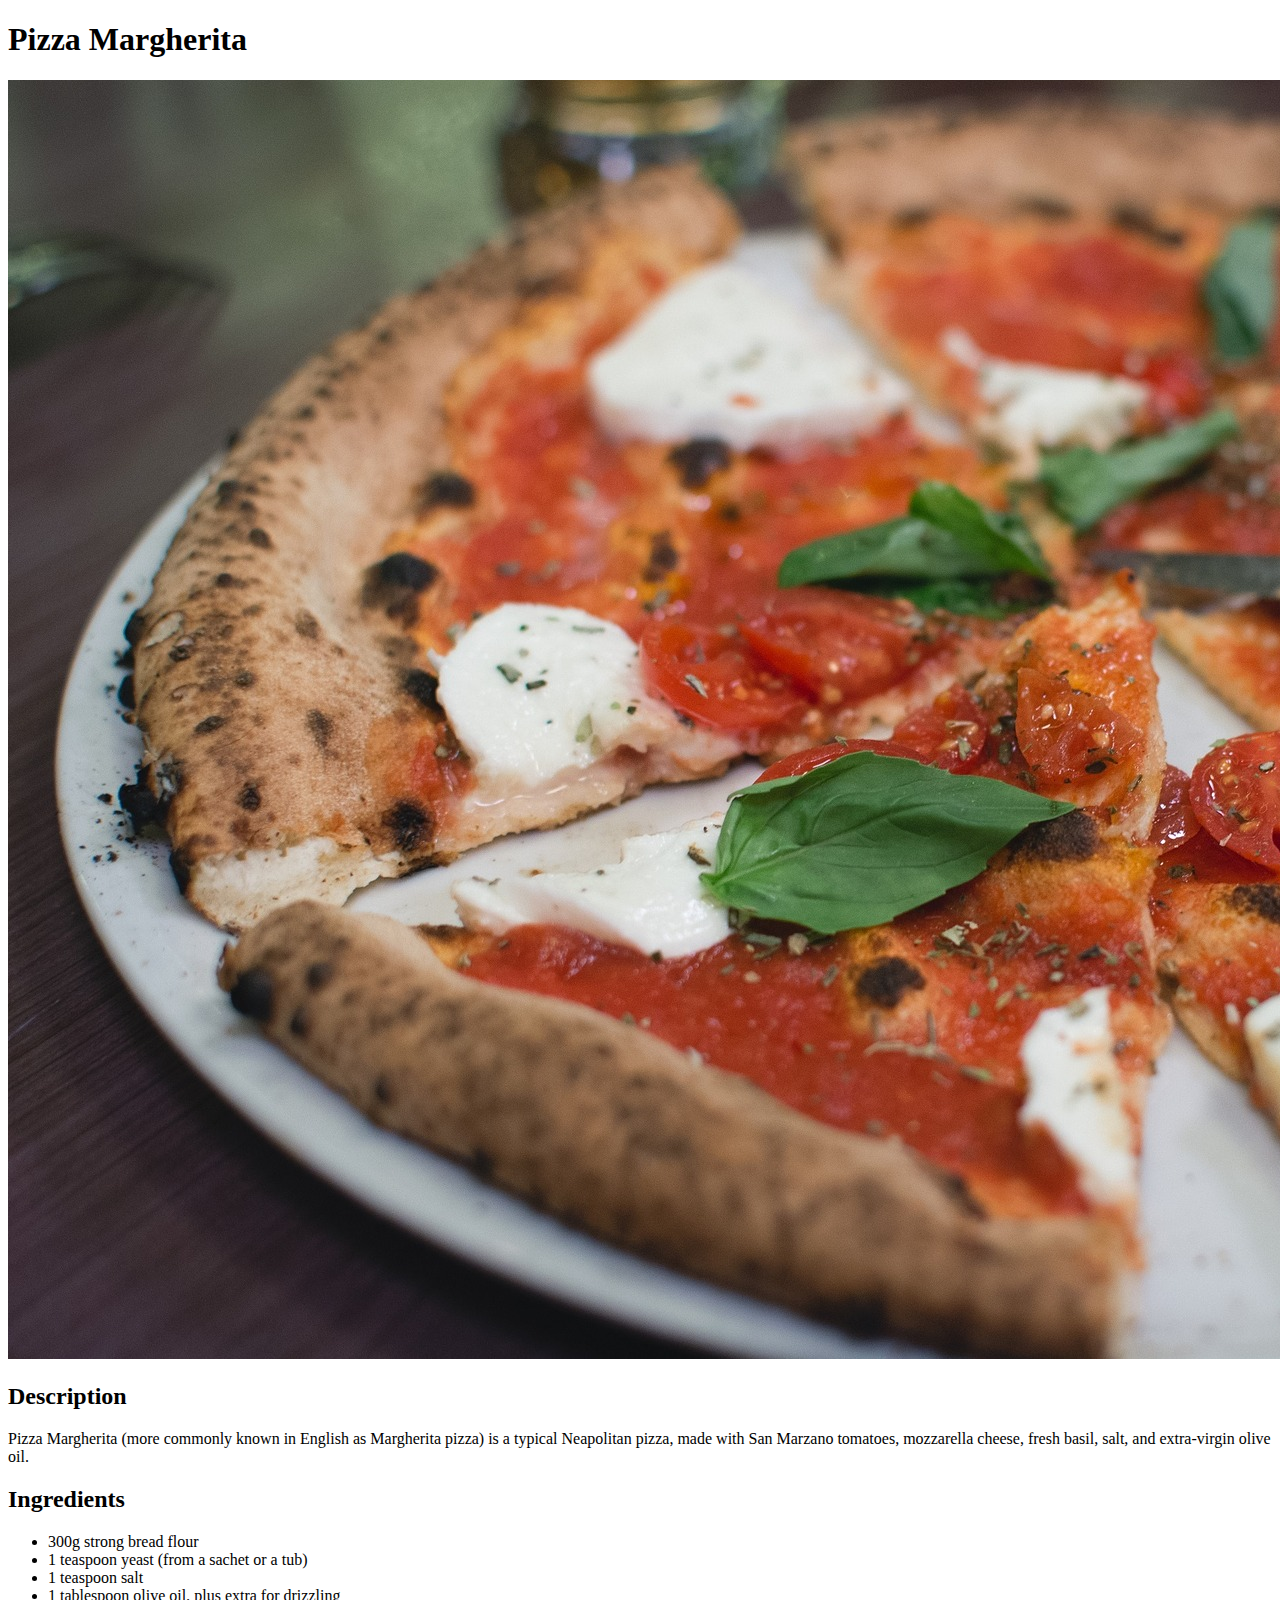
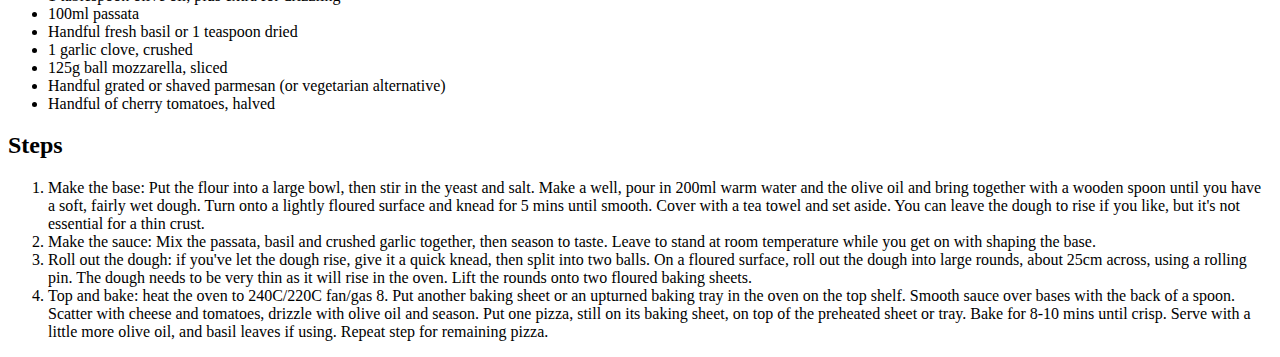
==== recipes/margherita.html @ ddb2424f "Added margherita recipe, improved formatting." ====
<!DOCTYPE html>
<html>
  <head>
    <meta charset="UTF-8">
    <title>Pizza Margherita</title>
  </head>

  <body>
    <h1>Pizza Margherita</h1>
    <img src="../img/margherita.jpg" alt="Pizza Margherita">

    <h2>Description</h2>
    <p>Pizza Margherita (more commonly known in English as Margherita pizza)
      is a typical Neapolitan pizza, made with San Marzano tomatoes, mozzarella
      cheese, fresh basil, salt, and extra-virgin olive oil.</p>

    <h2>Ingredients</h2>
    <ul>
      <li>300g strong bread flour</li>
      <li>1 teaspoon yeast (from a sachet or a tub)</li>
      <li>1 teaspoon salt</li>
      <li>1 tablespoon olive oil, plus extra for drizzling</li>
      <li>100ml passata</li>
      <li>Handful fresh basil or 1 teaspoon dried</li>
      <li>1 garlic clove, crushed</li>
      <li>125g ball mozzarella, sliced</li>
      <li>Handful grated or shaved parmesan (or vegetarian alternative)</li>
      <li>Handful of cherry tomatoes, halved</li>
    </ul>

    <h2>Steps</h2>
    <ol>
      <li>Make the base: Put the flour into a large bowl, then stir in the
        yeast and salt. Make a well, pour in 200ml warm water and the olive
        oil and bring together with a wooden spoon until you have a soft,
        fairly wet dough. Turn onto a lightly floured surface and knead for 5
        mins until smooth. Cover with a tea towel and set aside. You can leave
        the dough to rise if you like, but it's not essential for a thin crust.</li>
      <li>Make the sauce: Mix the passata, basil and crushed garlic together,
        then season to taste. Leave to stand at room temperature while you get
        on with shaping the base.</li>
      <li>Roll out the dough: if you've let the dough rise, give it a quick
        knead, then split into two balls. On a floured surface, roll out the
        dough into large rounds, about 25cm across, using a rolling pin. The
        dough needs to be very thin as it will rise in the oven. Lift the
        rounds onto two floured baking sheets.</li>
      <li>Top and bake: heat the oven to 240C/220C fan/gas 8. Put another
        baking sheet or an upturned baking tray in the oven on the top shelf.
        Smooth sauce over bases with the back of a spoon. Scatter with cheese
        and tomatoes, drizzle with olive oil and season. Put one pizza, still
        on its baking sheet, on top of the preheated sheet or tray. Bake for
        8-10 mins until crisp. Serve with a little more olive oil, and basil
        leaves if using. Repeat step for remaining pizza.</li>
    </ol>
  </body>
</html>
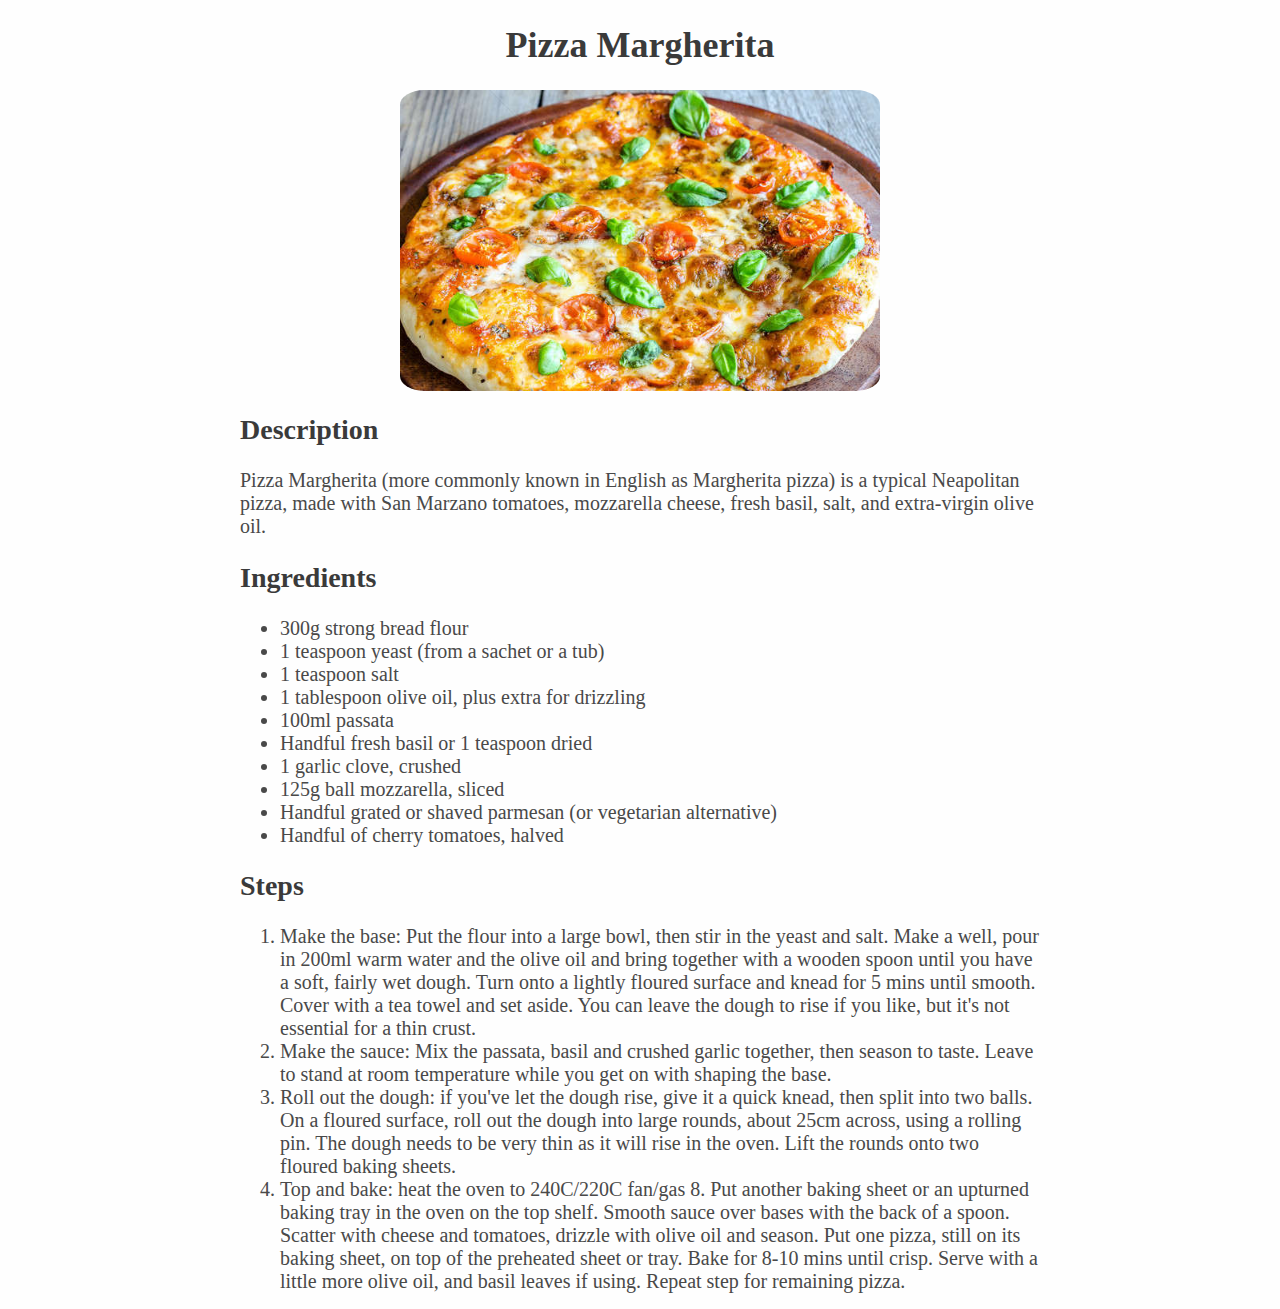
==== commit 92f7bb70: "Added simple styling." ====
--- a/recipes/margherita.html
+++ b/recipes/margherita.html
@@ -3,6 +3,7 @@
   <head>
     <meta charset="UTF-8">
     <title>Pizza Margherita</title>
+    <link rel="stylesheet" href="../styles/style.css">
   </head>
 
   <body>
--- a/styles/style.css
+++ b/styles/style.css
@@ -0,0 +1,32 @@
+body {
+  background-color: #fefefe;
+  width: 800px;
+  margin: auto;
+}
+
+h1, h2 {
+  color: #3a3a3a;
+  font-family: Verdana, "Times New Roman", sans-serif;
+}
+
+h1 {
+  text-align: center;
+  font-size: 36px;
+}
+
+h2 {
+  font-size: 28px;
+}
+
+img {
+  display: block;
+  margin: auto;
+  width: 60%;
+  border-radius: 5%;
+}
+
+p, li {
+  color: #494949;
+  font-family: Verdana, "Times New Roman", sans-serif;
+  font-size: 20px;
+}